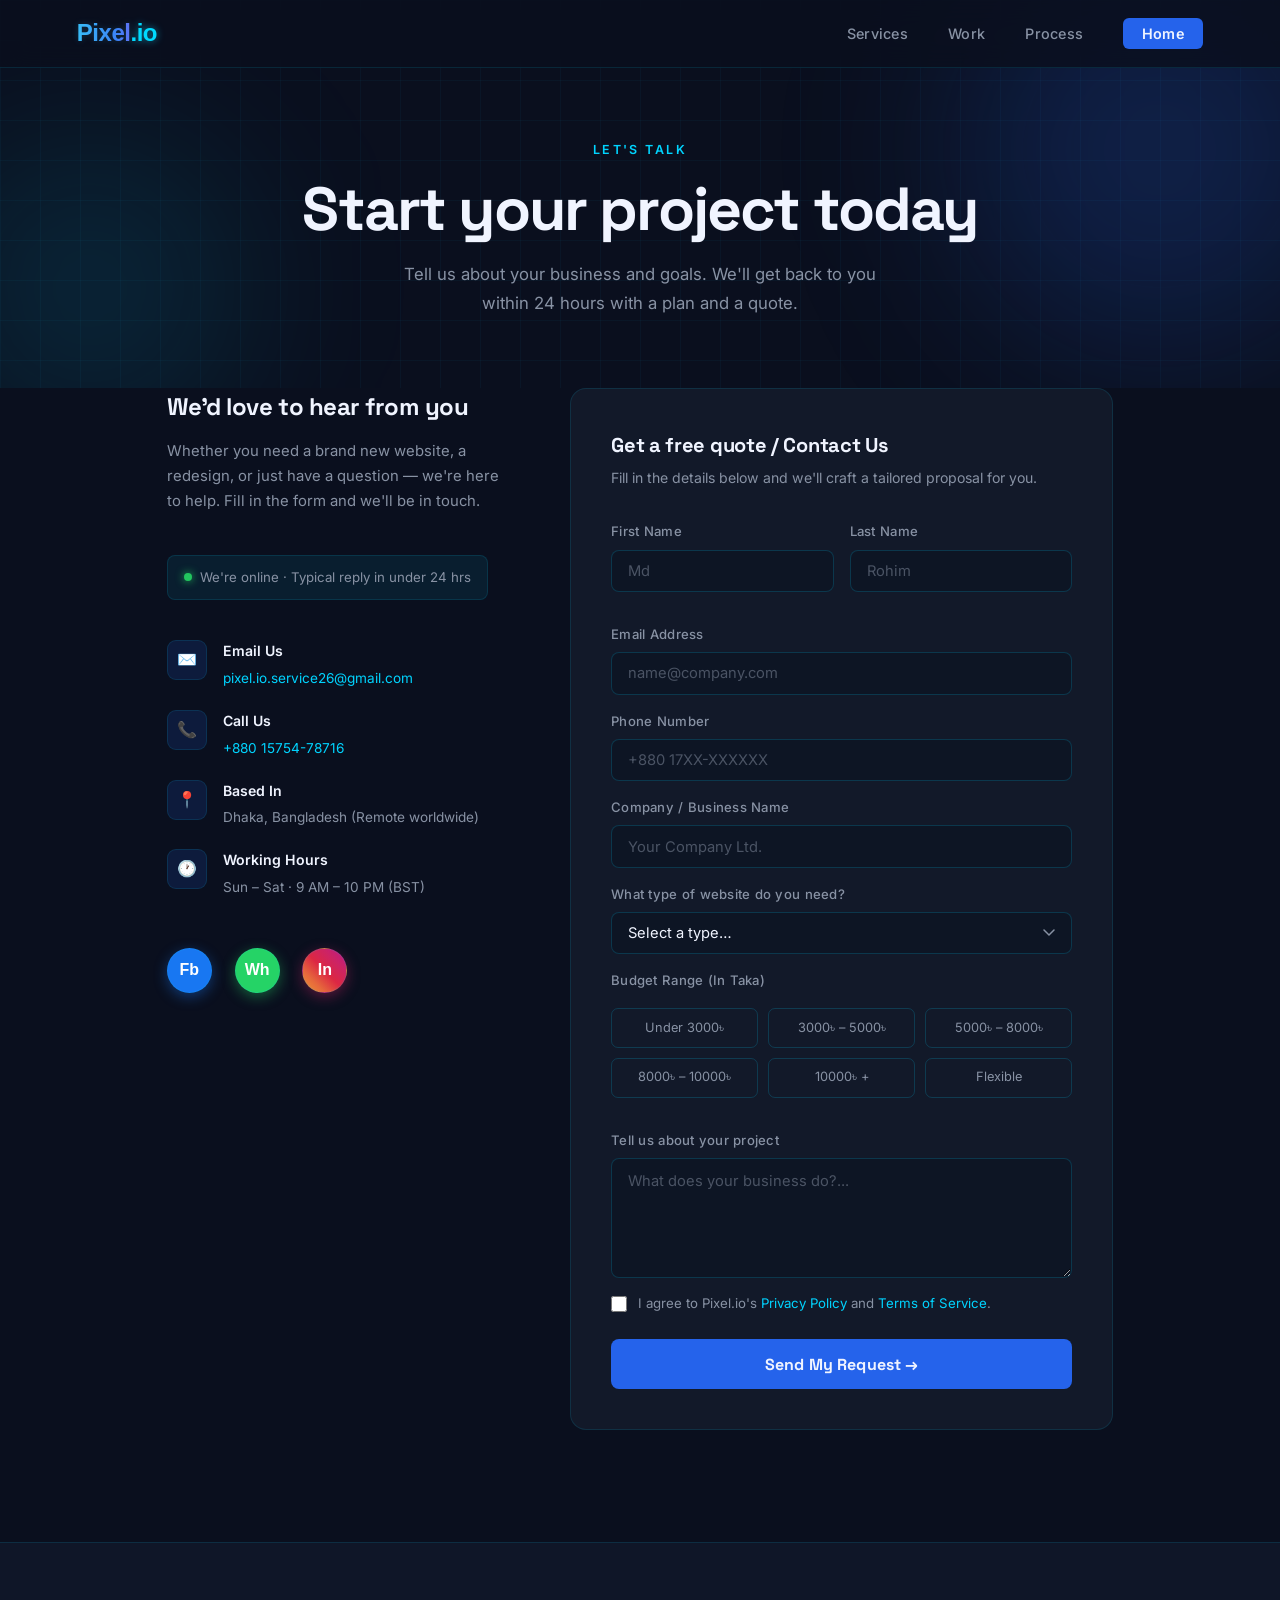
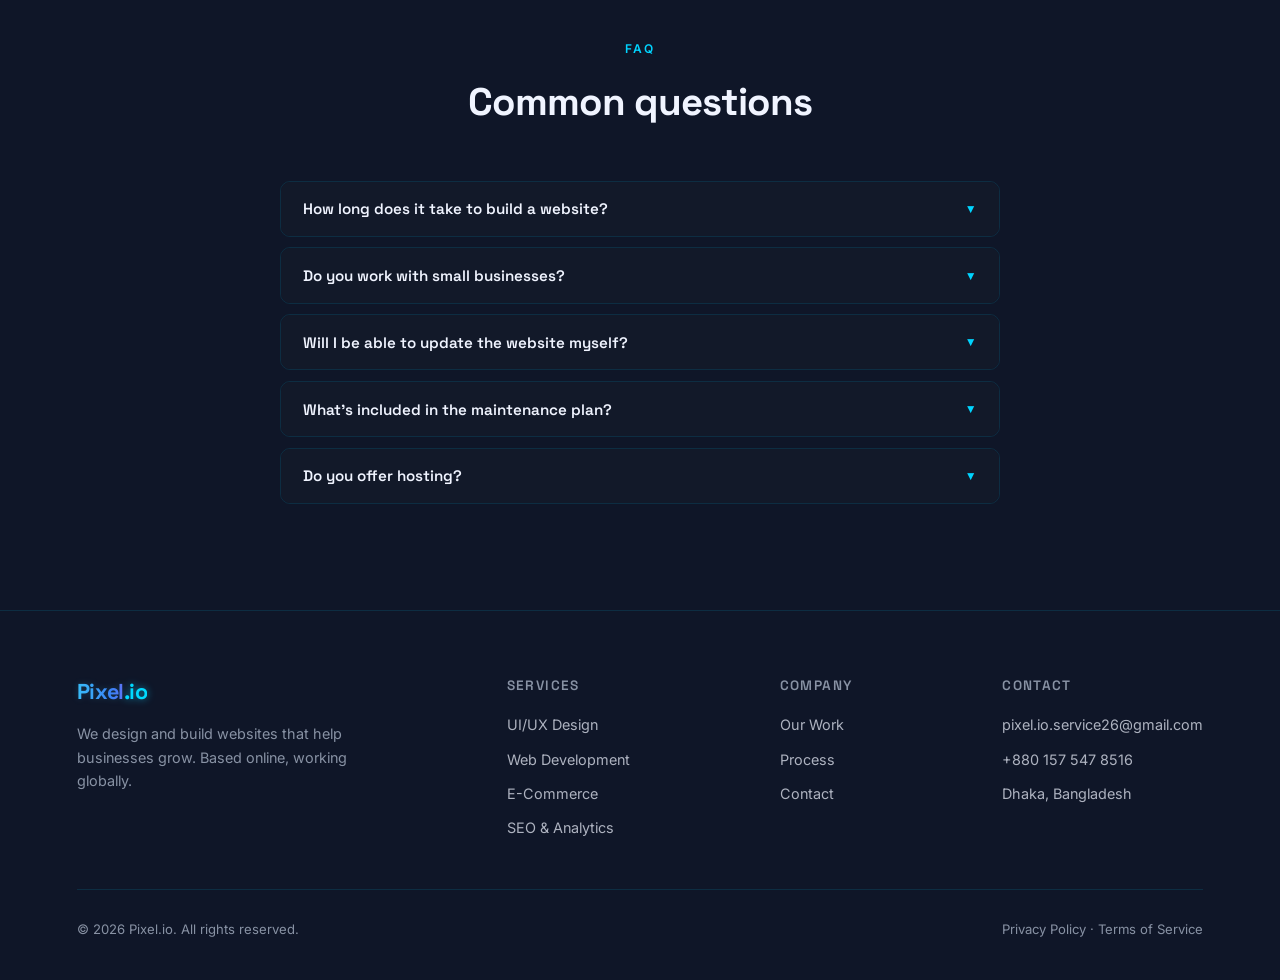
==== contact.html @ d86c0570 "Add files via upload" ====
<!DOCTYPE html>
<html lang="en">
<head>
  <meta charset="UTF-8"/>
  <meta name="viewport" content="width=device-width, initial-scale=1.0"/>
  <title>Contact — Pixel.io</title>
  <link rel="preconnect" href="https://fonts.googleapis.com"/>
  <link rel="preconnect" href="https://fonts.gstatic.com" crossorigin/>
  <link href="https://fonts.googleapis.com/css2?family=Space+Grotesk:wght@300;400;500;600;700&family=Inter:wght@300;400;500&display=swap" rel="stylesheet"/>
  <style>
    *, *::before, *::after { box-sizing: border-box; margin: 0; padding: 0; }

    :root {
      --navy:   #0A0F1E;
      --navy2:  #0F1628;
      --blue:   #2563EB;
      --cyan:   #00D4FF;
      --white:  #F0F4FF;
      --slate:  #8892A4;
      --card:   #121929;
      --border: rgba(0,212,255,0.12);
      --input-bg: #0d1524;
      --input-border: rgba(0,212,255,0.18);
    }

    html { scroll-behavior: smooth; }

    body {
      background: var(--navy);
      color: var(--white);
      font-family: 'Inter', sans-serif;
      font-size: 16px;
      line-height: 1.6;
      overflow-x: hidden;
      min-height: 100vh;
    }

    /* ── NAV ── */
    nav {
      position: fixed; top: 0; left: 0; right: 0; z-index: 100;
      display: flex; align-items: center; justify-content: space-between;
      padding: 0 6vw;
      height: 68px;
      background: rgba(10,15,30,0.82);
      backdrop-filter: blur(14px);
      border-bottom: 1px solid var(--border);
    }

    .logo {
      font-family: 'Space Grotesk', sans-serif;
      font-weight: 700;
      font-size: 1.35rem;
      color: var(--white);
      text-decoration: none;
      letter-spacing: -0.02em;
    }
    .logo span { color: var(--cyan); }

    nav ul {
      list-style: none;
      display: flex;
      gap: 2.5rem;
      align-items: center;
    }
    nav ul a {
      color: var(--slate);
      text-decoration: none;
      font-size: 0.9rem;
      font-weight: 500;
      letter-spacing: 0.02em;
      transition: color 0.2s;
    }
    nav ul a:hover { color: var(--white); }
    nav ul a.active { color: var(--white); }

    .nav-cta {
      background: var(--blue);
      color: var(--white) !important;
      padding: 0.45rem 1.15rem;
      border-radius: 6px;
      font-weight: 600 !important;
      transition: background 0.2s !important;
    }
    .nav-cta:hover { background: #1d4ed8 !important; }

    /* ── PAGE HEADER ── */
    .page-header {
      padding: 140px 6vw 70px;
      text-align: center;
      position: relative;
      overflow: hidden;
    }
    .pixel-grid {
      position: absolute; inset: 0;
      background-image:
        linear-gradient(rgba(0,212,255,0.04) 1px, transparent 1px),
        linear-gradient(90deg, rgba(0,212,255,0.04) 1px, transparent 1px);
      background-size: 40px 40px;
      pointer-events: none;
    }
    .orb {
      position: absolute;
      border-radius: 50%;
      filter: blur(90px);
      pointer-events: none;
    }
    .orb-1 { width: 400px; height: 400px; background: rgba(37,99,235,0.2); top: -50px; right: -80px; }
    .orb-2 { width: 300px; height: 300px; background: rgba(0,212,255,0.12); bottom: -50px; left: -60px; }

    .eyebrow {
      font-size: 0.78rem;
      font-weight: 600;
      letter-spacing: 0.2em;
      text-transform: uppercase;
      color: var(--cyan);
      margin-bottom: 1rem;
      position: relative;
    }
    h1 {
      font-family: 'Space Grotesk', sans-serif;
      font-size: clamp(2.2rem, 5vw, 3.8rem);
      font-weight: 700;
      letter-spacing: -0.03em;
      line-height: 1.1;
      position: relative;
      margin-bottom: 1.1rem;
    }
    .page-sub {
      color: var(--slate);
      font-size: 1.05rem;
      max-width: 480px;
      margin: 0 auto;
      position: relative;
      line-height: 1.7;
    }

    /* ── MAIN CONTACT AREA ── */
    .contact-area {
      max-width: 1100px;
      margin: 0 auto;
      padding: 0 6vw 7rem;
      display: grid;
      grid-template-columns: 1fr 1.6fr;
      gap: 4rem;
      align-items: start;
    }

    /* LEFT INFO */
    .contact-info h2 {
      font-family: 'Space Grotesk', sans-serif;
      font-size: 1.5rem;
      font-weight: 700;
      letter-spacing: -0.02em;
      margin-bottom: 0.8rem;
    }
    .contact-info > p {
      color: var(--slate);
      font-size: 0.93rem;
      line-height: 1.7;
      margin-bottom: 2.5rem;
    }

    .info-items { display: flex; flex-direction: column; gap: 1.2rem; margin-bottom: 3rem; }
    .info-item {
      display: flex;
      gap: 1rem;
      align-items: flex-start;
    }
    .info-icon {
      width: 40px; height: 40px; flex-shrink: 0;
      border-radius: 9px;
      background: rgba(37,99,235,0.15);
      border: 1px solid var(--border);
      display: flex; align-items: center; justify-content: center;
      font-size: 1rem;
    }
    .info-item strong { display: block; font-size: 0.88rem; font-weight: 600; margin-bottom: 0.15rem; }
    .info-item span { color: var(--slate); font-size: 0.85rem; }
    .info-item a { color: var(--cyan); text-decoration: none; font-size: 0.85rem; }
    .info-item a:hover { text-decoration: underline; }

    /* Response time badge */
    .response-badge {
      display: inline-flex;
      align-items: center;
      gap: 0.5rem;
      background: rgba(0,212,255,0.08);
      border: 1px solid var(--border);
      border-radius: 8px;
      padding: 0.7rem 1rem;
      font-size: 0.83rem;
      color: var(--slate);
      margin-bottom: 2.5rem;
    }
    .response-badge .dot {
      width: 8px; height: 8px;
      border-radius: 50%;
      background: #22c55e;
      box-shadow: 0 0 8px #22c55e;
      animation: pulse 2s infinite;
    }
    @keyframes pulse {
      0%,100% { box-shadow: 0 0 4px #22c55e; }
      50%      { box-shadow: 0 0 12px #22c55e; }
    }

    .social-links { display: flex; gap: 0.8rem; }
    .social-link {
      width: 38px; height: 38px;
      border-radius: 8px;
      border: 1px solid var(--border);
      background: var(--card);
      display: flex; align-items: center; justify-content: center;
      text-decoration: none;
      font-size: 1rem;
      transition: border-color 0.2s, background 0.2s, transform 0.15s;
    }
    .social-link:hover {
      border-color: var(--cyan);
      background: rgba(0,212,255,0.08);
      transform: translateY(-2px);
    }

    /* RIGHT FORM */
    .contact-form-wrap {
      background: var(--card);
      border: 1px solid var(--border);
      border-radius: 16px;
      padding: 2.5rem;
    }

    .form-title {
      font-family: 'Space Grotesk', sans-serif;
      font-weight: 700;
      font-size: 1.25rem;
      margin-bottom: 0.4rem;
      letter-spacing: -0.015em;
    }
    .form-sub { color: var(--slate); font-size: 0.88rem; margin-bottom: 2rem; }

    .form-row {
      display: grid;
      grid-template-columns: 1fr 1fr;
      gap: 1rem;
      margin-bottom: 1rem;
    }
    .form-group {
      display: flex;
      flex-direction: column;
      gap: 0.45rem;
      margin-bottom: 1rem;
    }
    .form-group label {
      font-size: 0.82rem;
      font-weight: 500;
      color: var(--slate);
      letter-spacing: 0.02em;
    }
    .form-group input,
    .form-group select,
    .form-group textarea {
      background: var(--input-bg);
      border: 1px solid var(--input-border);
      border-radius: 8px;
      padding: 0.7rem 1rem;
      color: var(--white);
      font-family: 'Inter', sans-serif;
      font-size: 0.92rem;
      outline: none;
      transition: border-color 0.2s, box-shadow 0.2s;
      width: 100%;
      appearance: none;
    }
    .form-group select {
      background-image: url("data:image/svg+xml,%3Csvg xmlns='http://www.w3.org/2000/svg' width='12' height='8' fill='none'%3E%3Cpath d='M1 1l5 5 5-5' stroke='%238892A4' stroke-width='1.5' stroke-linecap='round'/%3E%3C/svg%3E");
      background-repeat: no-repeat;
      background-position: right 1rem center;
      padding-right: 2.5rem;
      cursor: pointer;
    }
    .form-group select option { background: var(--navy2); color: var(--white); }
    .form-group textarea { resize: vertical; min-height: 120px; line-height: 1.6; }
    .form-group input::placeholder,
    .form-group textarea::placeholder { color: rgba(136,146,164,0.5); }

    .form-group input:focus,
    .form-group select:focus,
    .form-group textarea:focus {
      border-color: var(--cyan);
      box-shadow: 0 0 0 3px rgba(0,212,255,0.1);
    }

    /* budget options */
    .budget-options {
      display: grid;
      grid-template-columns: repeat(3, 1fr);
      gap: 0.6rem;
      margin-bottom: 1rem;
    }
    .budget-opt {
      border: 1px solid var(--input-border);
      border-radius: 7px;
      padding: 0.55rem 0.5rem;
      text-align: center;
      font-size: 0.8rem;
      cursor: pointer;
      transition: border-color 0.2s, background 0.2s, color 0.2s;
      color: var(--slate);
      user-select: none;
    }
    .budget-opt.selected, .budget-opt:hover {
      border-color: var(--cyan);
      background: rgba(0,212,255,0.08);
      color: var(--white);
    }

    .checkbox-group {
      display: flex;
      align-items: flex-start;
      gap: 0.7rem;
      margin-bottom: 1.6rem;
    }
    .checkbox-group input[type="checkbox"] {
      width: 16px; height: 16px; flex-shrink: 0;
      accent-color: var(--cyan);
      margin-top: 2px;
    }
    .checkbox-group label {
      color: var(--slate);
      font-size: 0.83rem;
      line-height: 1.5;
    }
    .checkbox-group a { color: var(--cyan); text-decoration: none; }

    .btn-submit {
      width: 100%;
      background: var(--blue);
      color: var(--white);
      border: none;
      border-radius: 8px;
      padding: 0.9rem;
      font-family: 'Space Grotesk', sans-serif;
      font-weight: 700;
      font-size: 1rem;
      cursor: pointer;
      transition: background 0.2s, transform 0.15s, box-shadow 0.2s;
      letter-spacing: 0.01em;
    }
    .btn-submit:hover {
      background: #1d4ed8;
      transform: translateY(-2px);
      box-shadow: 0 8px 28px rgba(37,99,235,0.4);
    }
    .btn-submit:active { transform: translateY(0); }

    /* success state */
    .success-msg {
      display: none;
      text-align: center;
      padding: 3rem 1rem;
    }
    .success-msg .check {
      font-size: 3rem; margin-bottom: 1rem;
    }
    .success-msg h3 {
      font-family: 'Space Grotesk', sans-serif;
      font-size: 1.3rem;
      font-weight: 700;
      margin-bottom: 0.6rem;
    }
    .success-msg p { color: var(--slate); font-size: 0.92rem; }

    /* ── FAQ ── */
    .faq-section {
      background: var(--navy2);
      border-top: 1px solid var(--border);
      padding: 6rem 6vw;
    }
    .faq-inner {
      max-width: 720px;
      margin: 0 auto;
      text-align: center;
    }
    .faq-inner .section-label {
      font-size: 0.75rem;
      letter-spacing: 0.18em;
      text-transform: uppercase;
      color: var(--cyan);
      font-weight: 600;
      margin-bottom: 0.8rem;
    }
    .faq-inner h2 {
      font-family: 'Space Grotesk', sans-serif;
      font-size: clamp(1.8rem, 3vw, 2.4rem);
      font-weight: 700;
      letter-spacing: -0.025em;
      margin-bottom: 3rem;
    }
    .faq-list { text-align: left; display: flex; flex-direction: column; gap: 1px; }
    .faq-item {
      border: 1px solid var(--border);
      border-radius: 10px;
      overflow: hidden;
      margin-bottom: 0.6rem;
    }
    .faq-q {
      width: 100%;
      background: var(--card);
      border: none;
      color: var(--white);
      padding: 1.1rem 1.4rem;
      text-align: left;
      font-family: 'Space Grotesk', sans-serif;
      font-weight: 600;
      font-size: 0.95rem;
      cursor: pointer;
      display: flex;
      justify-content: space-between;
      align-items: center;
      gap: 1rem;
      transition: background 0.2s;
    }
    .faq-q:hover { background: rgba(255,255,255,0.04); }
    .faq-q .arrow {
      font-size: 0.75rem;
      color: var(--cyan);
      transition: transform 0.25s;
      flex-shrink: 0;
    }
    .faq-item.open .faq-q .arrow { transform: rotate(180deg); }
    .faq-a {
      max-height: 0;
      overflow: hidden;
      transition: max-height 0.3s ease, padding 0.3s;
      background: var(--card);
      padding: 0 1.4rem;
      color: var(--slate);
      font-size: 0.9rem;
      line-height: 1.7;
    }
    .faq-item.open .faq-a {
      max-height: 200px;
      padding: 0 1.4rem 1.2rem;
    }

    /* ── FOOTER ── */
    footer {
      background: var(--navy2);
      border-top: 1px solid var(--border);
      padding: 4rem 6vw 2.5rem;
    }
    .footer-top {
      display: flex;
      flex-wrap: wrap;
      gap: 3rem;
      justify-content: space-between;
      margin-bottom: 3rem;
    }
    .footer-brand .logo { font-family: 'Space Grotesk', sans-serif; font-weight: 700; font-size: 1.35rem; color: var(--white); text-decoration: none; letter-spacing: -0.02em; }
    .footer-brand p { color: var(--slate); font-size: 0.9rem; line-height: 1.65; max-width: 280px; margin-top: 0.8rem; }
    .footer-col h4 { font-family: 'Space Grotesk', sans-serif; font-weight: 600; font-size: 0.85rem; letter-spacing: 0.1em; text-transform: uppercase; color: var(--slate); margin-bottom: 1rem; }
    .footer-col ul { list-style: none; display: flex; flex-direction: column; gap: 0.55rem; }
    .footer-col a { color: var(--white); text-decoration: none; font-size: 0.9rem; opacity: 0.7; transition: opacity 0.2s; }
    .footer-col a:hover { opacity: 1; }
    .footer-bottom { border-top: 1px solid var(--border); padding-top: 1.8rem; display: flex; flex-wrap: wrap; gap: 1rem; justify-content: space-between; align-items: center; color: var(--slate); font-size: 0.82rem; }

    /* ── RESPONSIVE ── */
    @media (max-width: 860px) {
      .contact-area { grid-template-columns: 1fr; gap: 2.5rem; }
    }
    @media (max-width: 600px) {
      nav ul { display: none; }
      .form-row { grid-template-columns: 1fr; }
      .budget-options { grid-template-columns: repeat(2, 1fr); }
    }
  </style>
</head>
<body>

<!-- NAV -->
<nav>
 <a class="logo" href="index.html">Pixel<span>.io</span></a>

<style>
.logo {
  font-family: 'Segoe UI', Tahoma, Geneva, Verdana, sans-serif;
  font-weight: 700;
  font-size: 1.5rem;
  text-decoration: none;

  /* ইমেজের বাম পাশের সায়ান থেকে বেগুনি গ্রেডি্যেন্ট ইফেক্ট */
  background: linear-gradient(to right, #38bdf8 0%, #3b82f6 50%, #a855f7 100%);
  -webkit-background-clip: text;
  -webkit-text-fill-color: transparent;
  display: inline-block;

  /* গ্লো কমিয়ে আনা হয়েছে যেন টেক্সট একদম শার্প ও পরিষ্কার দেখায় */
  filter: drop-shadow(0 0 3px rgba(56, 189, 248, 0.2));
  transition: opacity 0.3s ease;
}

/* স্পেসিফিক .io অংশের কালার */
.logo span {
  background: #00daff;
  -webkit-background-clip: text;
  -webkit-text-fill-color: transparent;

  /* .io অংশের গ্লো-ও কমিয়ে ব্যালেন্স করা হয়েছে */
  filter: drop-shadow(0 0 4px rgba(0, 218, 255, 0.4));
}

/* মাউস হোভার করলে সামান্য ইফেক্ট */
.logo:hover {
  opacity: 0.9;
}
</style>
  <ul>
    <li><a href="index.html#services">Services</a></li>
    <li><a href="index.html#work">Work</a></li>
    <li><a href="index.html#process">Process</a></li>
    <li><a href="index.html" class="nav-cta active">Home</a></li>
  </ul>
</nav>

<!-- PAGE HEADER -->
<div class="page-header">
  <div class="pixel-grid"></div>
  <div class="orb orb-1"></div>
  <div class="orb orb-2"></div>
  <p class="eyebrow">Let's Talk</p>
  <h1>Start your project today</h1>
  <p class="page-sub">Tell us about your business and goals. We'll get back to you within 24 hours with a plan and a quote.</p>
</div>

<!-- CONTACT AREA -->
<div class="contact-area">

  <!-- LEFT -->
  <div class="contact-info">
    <h2>We'd love to hear from you</h2>
    <p>Whether you need a brand new website, a redesign, or just have a question — we're here to help. Fill in the form and we'll be in touch.</p>

    <div class="response-badge">
      <div class="dot"></div>
      We're online · Typical reply in under 24 hrs
    </div>

    <div class="info-items">
      <div class="info-item">
        <div class="info-icon">✉️</div>
        <div>
          <strong>Email Us</strong>
          <a href="mailto:pixel.io.service26@gmail.com">pixel.io.service26@gmail.com</a>
        </div>
      </div>
      <div class="info-item">
        <div class="info-icon">📞</div>
        <div>
          <strong>Call Us</strong>
          <a href="tel:+8801575478716">+880 15754-78716</a>
        </div>
      </div>
      <div class="info-item">
        <div class="info-icon">📍</div>
        <div>
          <strong>Based In</strong>
          <span>Dhaka, Bangladesh (Remote worldwide)</span>
        </div>
      </div>
      <div class="info-item">
        <div class="info-icon">🕐</div>
        <div>
          <strong>Working Hours</strong>
          <span>Sun – Sat · 9 AM – 10 PM (BST)</span>
        </div>
      </div>
    </div>

  <div class="social-links">
  <a class="social-link facebook" href="https://www.facebook.com/share/17ZGWHFA5H/#" title="Facebook">Fb</a>
 <a class="social-link whatsapp" href="https://wa.me/8801575478716?text=Hello%20Pixel.io,%20I%20want%20to%20discuss%20a%20project" target="_blank" title="Whatsapp">Wh</a>
  <a class="social-link instagram" href="#" title="Instagram">In</a>
</div>

<style>
/* সব আইকনের কমন স্টাইল (আপনার লেআউট অনুযায়ী এটি পরিবর্তন হতে পারে) */
.social-link {
  display: inline-flex;
  align-items: center;
  justify-content: center;
  width: 45px;
  height: 45px;
  border-radius: 50%; /* গোল বা সার্কেল শেপ করার জন্য */
  color: white; /* লেখার কালার সাদা */
  text-decoration: none;
  font-family: sans-serif;
  font-weight: bold;
  margin-right: 10px;
  transition: transform 0.3s ease, filter 0.3s ease;
}

/* মাউস হোভার করলে সামান্য বড় হবে এবং গ্লো করবে */
.social-link:hover {
  transform: translateY(-3px);
  filter: brightness(1.1);
}

/* ১. ফেসবুকের জন্য কালার (Official Facebook Blue) */
.facebook {
  background-color: #1877F2;
  box-shadow: 0 4px 14px rgba(24, 119, 242, 0.4);
}

/* ২. হোয়াটসঅ্যাপের জন্য কালার (Official WhatsApp Green) */
.whatsapp {
  background-color: #25D366;
  box-shadow: 0 4px 14px rgba(37, 211, 102, 0.4);
}

/* ৩. ইনস্টাগ্রামের জন্য কালার (Instagram Gradient Pink/Orange/Purple) */
.instagram {
  background: linear-gradient(45deg, #f09433 0%, #e6683c 25%, #dc2743 50%, #cc2366 75%, #bc1888 100%);
  box-shadow: 0 4px 14px rgba(204, 35, 102, 0.4);
}
</style>
  </div>

  <!-- RIGHT FORM -->
 <div class="contact-form-wrap">
  <form id="pixelContactForm">
    <div id="formContent">
      <p class="form-title">Get a free quote / Contact Us</p>
      <p class="form-sub">Fill in the details below and we'll craft a tailored proposal for you.</p>

      <div class="form-row">
        <div class="form-group">
          <label>First Name</label>
          <input type="text" id="fname" name="first_name" placeholder="Md" required/>
        </div>
        <div class="form-group">
          <label>Last Name</label>
          <input type="text" id="lname" name="last_name" placeholder="Rohim"/>
        </div>
      </div>

      <div class="form-group">
        <label>Email Address</label>
        <input type="email" id="email" name="email" placeholder="name@company.com" required/>
      </div>

      <div class="form-group">
        <label>Phone Number</label>
        <input type="tel" id="phone" name="phone" placeholder="+880 17XX-XXXXXX" required />
      </div>

      <div class="form-group">
        <label>Company / Business Name</label>
        <input type="text" id="company" name="company" placeholder="Your Company Ltd."/>
      </div>

      <div class="form-group">
        <label>What type of website do you need?</label>
        <select id="websiteType" name="website_type" onchange="toggleCustomInput()">
          <option value="" disabled selected>Select a type…</option>
          <option value="Business / Brand Website">Business / Brand Website</option>
          <option value="E-Commerce / Online Store">E-Commerce / Online Store</option>
          <option value="Portfolio / Agency">Portfolio / Agency</option>
          <option value="Landing Page">Landing Page</option>
          <option value="Blog / Content Site">Blog / Content Site</option>
          <option value="Redesign of Existing Site">Redesign of Existing Site</option>
          <option value="Something else">Something else</option>
        </select>
      </div>

      <div class="form-group" id="customInputGroup" style="display: none; margin-top: 10px;">
        <label>Please specify:</label>
        <input type="text" id="customWebsiteType" placeholder="What kind of website? (Optional)">
      </div>

      <div class="form-group">
        <label style="margin-bottom:0.6rem; display:block;">Budget Range (In Taka)</label>
        <div class="budget-options auto-animate" id="budgetOptions">
          <div class="budget-opt" data-val="Under 3000৳">Under 3000৳</div>
          <div class="budget-opt" data-val="3000৳ – 5000৳">3000৳ – 5000৳</div>
          <div class="budget-opt" data-val="5000৳ – 8000৳">5000৳ – 8000৳</div>
          <div class="budget-opt" data-val="8000৳ – 10000৳">8000৳ – 10000৳</div>
          <div class="budget-opt" data-val="10000৳ +">10000৳ +</div>
          <div class="budget-opt" data-val="Flexible">Flexible</div>
        </div>
      </div>

      <input type="hidden" name="budget" id="selectedBudgetInput" value="Under 3000৳" />

     <div class="form-group">
        <label>Tell us about your project</label>
        <textarea id="message" name="message" placeholder="What does your business do?..."></textarea>
      </div>

      <div class="checkbox-group">
        <input type="checkbox" id="agree" required />
        <label for="agree">I agree to Pixel.io's <a href="privacy.html">Privacy Policy</a> and <a href="terms.html">Terms of Service</a>.</label>
      </div>

      <button type="submit" id="submitBtn" class="btn-submit">Send My Request →</button>
    </div> <div class="success-msg" id="successMsg" style="display: none; text-align: center; padding: 20px;">
      <div class="check" style="font-size: 3rem; margin-bottom: 10px;">✅</div>
      <h3>Message received!</h3>
      <p>Thanks for reaching out. A member of our team will review your project and get back to you within 24 hours.</p>
    </div>

  </form>
</div>

<script>
function toggleCustomInput() {
  const selectElement = document.getElementById("websiteType");
  const customInputGroup = document.getElementById("customInputGroup");
  const customInput = document.getElementById("customWebsiteType");

  if (selectElement.value === "Something else") {
    customInputGroup.style.display = "block";
    customInput.setAttribute("name", "website_type");
    selectElement.removeAttribute("name");
  } else {
    customInputGroup.style.display = "none";
    customInput.removeAttribute("name");
    selectElement.setAttribute("name", "website_type");
  }
}

document.addEventListener("DOMContentLoaded", function() {
  const container = document.getElementById("budgetOptions");
  const options = container.querySelectorAll(".budget-opt");

  options.forEach(opt => {
    opt.addEventListener("click", function() {
      container.classList.remove("auto-animate");
      options.forEach(item => item.classList.remove("selected"));
      this.classList.add("selected");
      document.getElementById("selectedBudgetInput").value = this.getAttribute("data-val");
    });
  });
});

// জাভাস্ক্রিপ্ট দিয়ে গুগল অ্যাপস স্ক্রিপ্ট এপিআই-তে ডাটা পোস্ট করা
document.getElementById('pixelContactForm').addEventListener('submit', function(e) {
  e.preventDefault();

  const form = e.target;
  const submitBtn = document.getElementById('submitBtn');
  const originalBtnText = submitBtn.innerText;

  submitBtn.innerText = "Sending Request...";
  submitBtn.disabled = true;

  const script_url = 'https://script.google.com/macros/s/AKfycbxfcBGODasvto_O2fKVyNgiZq85voOsma-fd6sKPs_wDxivkkpeKR4N2OukvezvJNUn7g/exec';
  const formData = new URLSearchParams(new FormData(form));

  fetch(script_url, {
    method: 'POST',
    body: formData,
    headers: {
      'Content-Type': 'application/x-www-form-urlencoded'
    }
  })
  .then(response => response.json())
  .then(data => {
    if(data.result === 'success') {

      // 🎯 পরিবর্তন এখানে: অ্যালার্ট এর বদলে ফর্মের ভেতরের কন্টেন্ট হাইড করে সাকসেস মেসেজ শো করা হচ্ছে
      document.getElementById("formContent").style.display = "none";
      document.getElementById("successMsg").style.display = "block";

      form.reset();
      document.getElementById("customInputGroup").style.display = "none";
      submitBtn.innerText = originalBtnText;
      submitBtn.disabled = false;

      const container = document.getElementById("budgetOptions");
      container.classList.add("auto-animate");
      container.querySelectorAll(".budget-opt").forEach(item => item.classList.remove("selected"));
    } else {
      alert('Error: ' + data.error);
      submitBtn.innerText = originalBtnText;
      submitBtn.disabled = false;
    }
  })
  .catch(error => {
    console.error('Error:', error);
    alert('Failed to connect. Please check your internet connection.');
    submitBtn.innerText = originalBtnText;
    submitBtn.disabled = false;
  });
});
</script>

    <!-- SUCCESS -->
    <div class="success-msg" id="successMsg">
      <div class="check">✅</div>
      <h3>Message received!</h3>
      <p>Thanks for reaching out. A member of our team will review your project and get back to you within 24 hours.</p>
    </div>
  </div>
</div>

<!-- FAQ -->
<div class="faq-section">
  <div class="faq-inner">
    <p class="section-label">FAQ</p>
    <h2>Common questions</h2>
    <div class="faq-list">

      <div class="faq-item">
        <button class="faq-q" onclick="toggleFaq(this)">
          How long does it take to build a website?
          <span class="arrow">▼</span>
        </button>
        <div class="faq-a">Most projects are delivered in 2–4 weeks depending on complexity. A simple landing page can be ready in 5 business days. We'll give you a clear timeline before we start.</div>
      </div>

      <div class="faq-item">
        <button class="faq-q" onclick="toggleFaq(this)">
          Do you work with small businesses?
          <span class="arrow">▼</span>
        </button>
        <div class="faq-a">Absolutely. In fact, small and medium-sized businesses make up the majority of our clients. We offer flexible packages designed to fit different budgets and needs.</div>
      </div>

      <div class="faq-item">
        <button class="faq-q" onclick="toggleFaq(this)">
          Will I be able to update the website myself?
          <span class="arrow">▼</span>
        </button>
        <div class="faq-a">Yes. We build all our sites with a user-friendly CMS (content management system) so you can update text, images, and pages without needing to know any code.</div>
      </div>

      <div class="faq-item">
        <button class="faq-q" onclick="toggleFaq(this)">
          What's included in the maintenance plan?
          <span class="arrow">▼</span>
        </button>
        <div class="faq-a">Our monthly care plans include plugin and security updates, uptime monitoring, regular backups, content edits, and priority support. Plans start from $49/month.</div>
      </div>

      <div class="faq-item">
        <button class="faq-q" onclick="toggleFaq(this)">
          Do you offer hosting?
          <span class="arrow">▼</span>
        </button>
        <div class="faq-a">We can set up and manage hosting for you on fast, reliable servers, or deploy to your existing hosting provider — whatever works best for you.</div>
      </div>

    </div>
  </div>
</div>

<!-- FOOTER -->
<footer>
  <div class="footer-top">
    <div class="footer-brand">
      <a class="logo" href="index.html">Pixel<span style="color:var(--cyan)">.io</span></a>
      <p>We design and build websites that help businesses grow. Based online, working globally.</p>
    </div>
    <div class="footer-col">
      <h4>Services</h4>
      <ul>
        <li><a href="index.html#services">UI/UX Design</a></li>
        <li><a href="index.html#services">Web Development</a></li>
        <li><a href="index.html#services">E-Commerce</a></li>
        <li><a href="index.html#services">SEO &amp; Analytics</a></li>
      </ul>
    </div>
    <div class="footer-col">
      <h4>Company</h4>
      <ul>
        <li><a href="index.html#work">Our Work</a></li>
        <li><a href="index.html#process">Process</a></li>
        <li><a href="contact.html">Contact</a></li>
      </ul>
    </div>
    <div class="footer-col">
      <h4>Contact</h4>
      <ul>
        <li><a href="mailto:pixel.io.service26@gmail.com">pixel.io.service26@gmail.com</a></li>
        <li><a href="tel:+8801575478716">+880 157 547 8516</a></li>
        <li><a href="#">Dhaka, Bangladesh</a></li>
      </ul>
    </div>
  </div>
  <div class="footer-bottom">
    <span>© 2026 Pixel.io. All rights reserved.</span>
    <span>Privacy Policy · Terms of Service</span>
  </div>
</footer>

<script>
  // Budget selection
  document.querySelectorAll('.budget-opt').forEach(btn => {
    btn.addEventListener('click', () => {
      document.querySelectorAll('.budget-opt').forEach(b => b.classList.remove('selected'));
      btn.classList.add('selected');
    });
  });

  // FAQ accordion
  function toggleFaq(btn) {
    const item = btn.closest('.faq-item');
    const isOpen = item.classList.contains('open');
    document.querySelectorAll('.faq-item').forEach(i => i.classList.remove('open'));
    if (!isOpen) item.classList.add('open');
  }

  // Form submit
  function handleSubmit() {
    const fname = document.getElementById('fname').value.trim();
    const email = document.getElementById('email').value.trim();
    const agree = document.getElementById('agree').checked;
    if (!fname || !email) { alert('Please fill in your name and email.'); return; }
    if (!agree) { alert('Please agree to the privacy policy to continue.'); return; }
    document.getElementById('formContent').style.display = 'none';
    document.getElementById('successMsg').style.display = 'block';
  }
</script>
<!-- সব HTML কোডের শেষে এবং </body> এর আগে -->
    <script src="style(somethins%20else).js"></script>
</body>
</html>
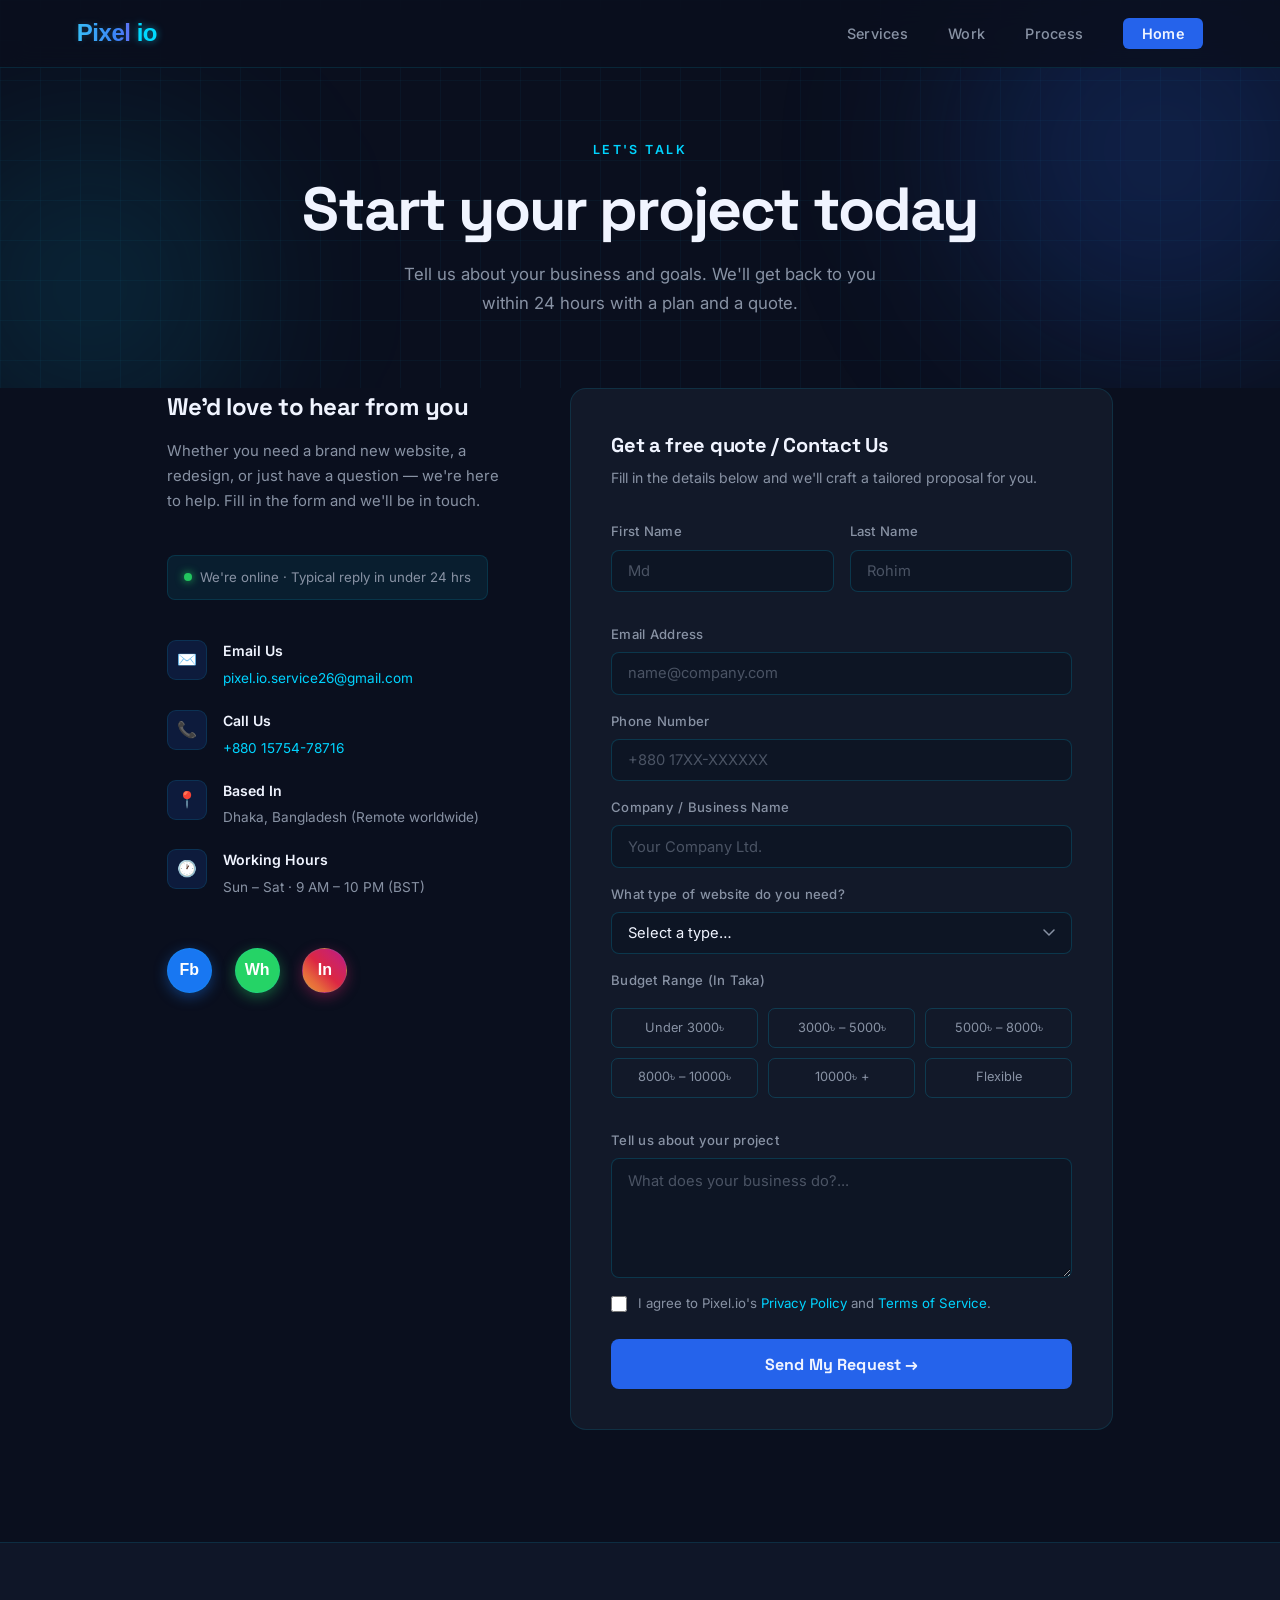
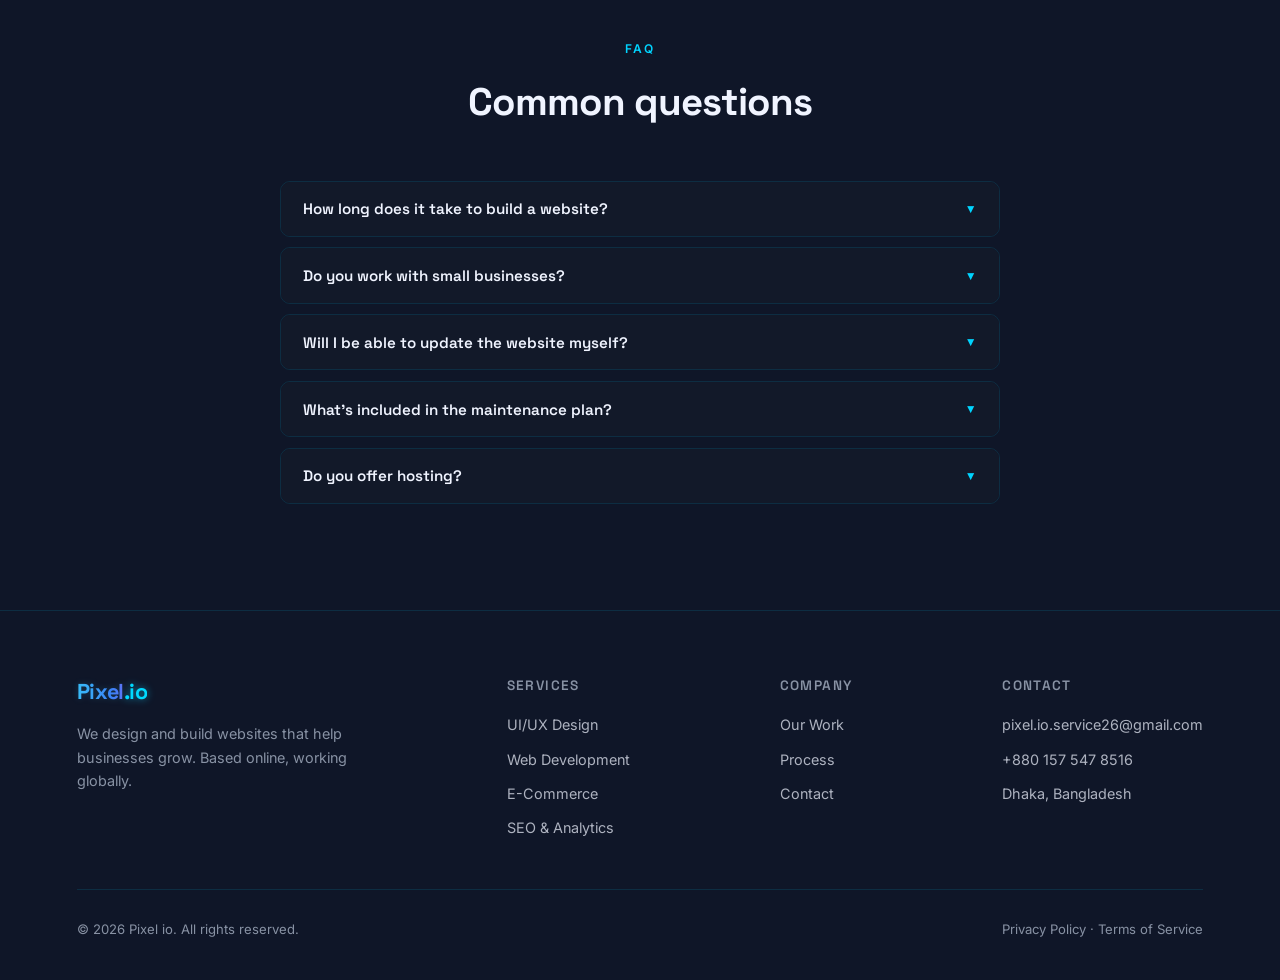
==== commit c1557e07: "Update contact.html" ====
--- a/contact.html
+++ b/contact.html
@@ -3,7 +3,7 @@
 <head>
   <meta charset="UTF-8"/>
   <meta name="viewport" content="width=device-width, initial-scale=1.0"/>
-  <title>Contact — Pixel.io</title>
+  <title>Contact — Pixel io</title>
   <link rel="preconnect" href="https://fonts.googleapis.com"/>
   <link rel="preconnect" href="https://fonts.gstatic.com" crossorigin/>
   <link href="https://fonts.googleapis.com/css2?family=Space+Grotesk:wght@300;400;500;600;700&family=Inter:wght@300;400;500&display=swap" rel="stylesheet"/>
@@ -479,7 +479,7 @@
 
 <!-- NAV -->
 <nav>
- <a class="logo" href="index.html">Pixel<span>.io</span></a>
+ <a class="logo" href="index.html">Pixel<span> io</span></a>
 
 <style>
 .logo {
@@ -888,7 +888,7 @@
     </div>
   </div>
   <div class="footer-bottom">
-    <span>© 2026 Pixel.io. All rights reserved.</span>
+    <span>© 2026 Pixel io. All rights reserved.</span>
     <span>Privacy Policy · Terms of Service</span>
   </div>
 </footer>
@@ -924,4 +924,4 @@
 <!-- সব HTML কোডের শেষে এবং </body> এর আগে -->
     <script src="style(somethins%20else).js"></script>
 </body>
-</html>+</html>
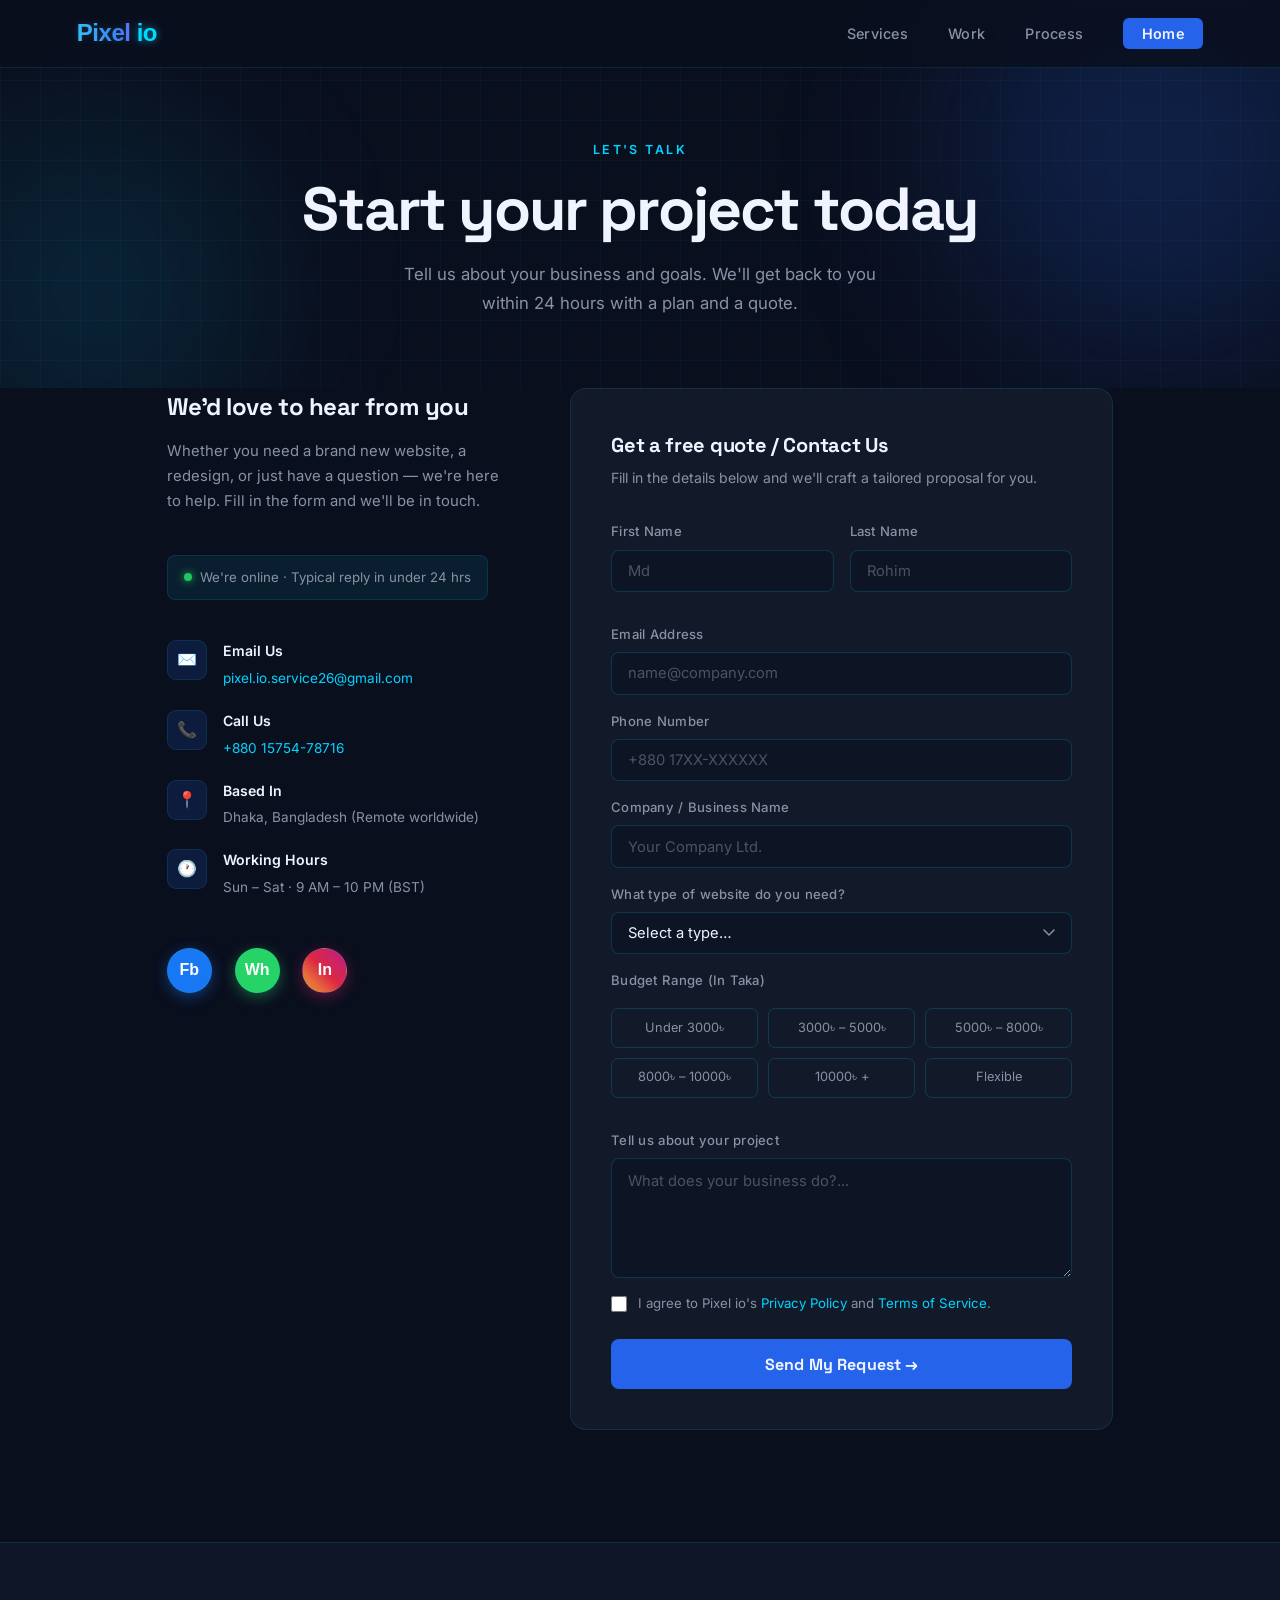
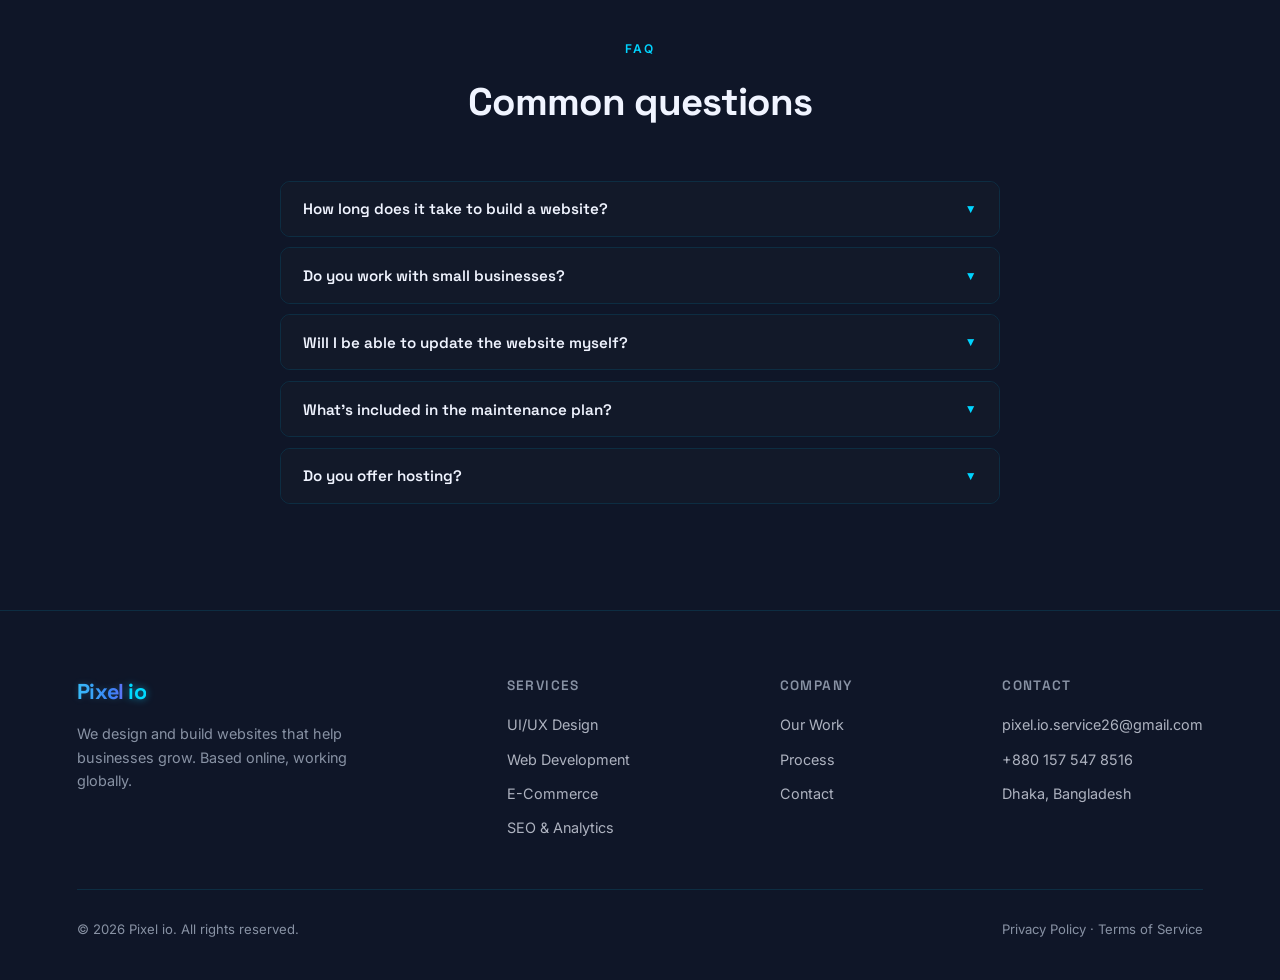
==== commit 23c10b39: "Update contact.html" ====
--- a/contact.html
+++ b/contact.html
@@ -698,7 +698,7 @@
 
       <div class="checkbox-group">
         <input type="checkbox" id="agree" required />
-        <label for="agree">I agree to Pixel.io's <a href="privacy.html">Privacy Policy</a> and <a href="terms.html">Terms of Service</a>.</label>
+        <label for="agree">I agree to Pixel io's <a href="privacy.html">Privacy Policy</a> and <a href="terms.html">Terms of Service</a>.</label>
       </div>
 
       <button type="submit" id="submitBtn" class="btn-submit">Send My Request →</button>
@@ -858,7 +858,7 @@
 <footer>
   <div class="footer-top">
     <div class="footer-brand">
-      <a class="logo" href="index.html">Pixel<span style="color:var(--cyan)">.io</span></a>
+      <a class="logo" href="index.html">Pixel<span style="color:var(--cyan)"> io</span></a>
       <p>We design and build websites that help businesses grow. Based online, working globally.</p>
     </div>
     <div class="footer-col">
